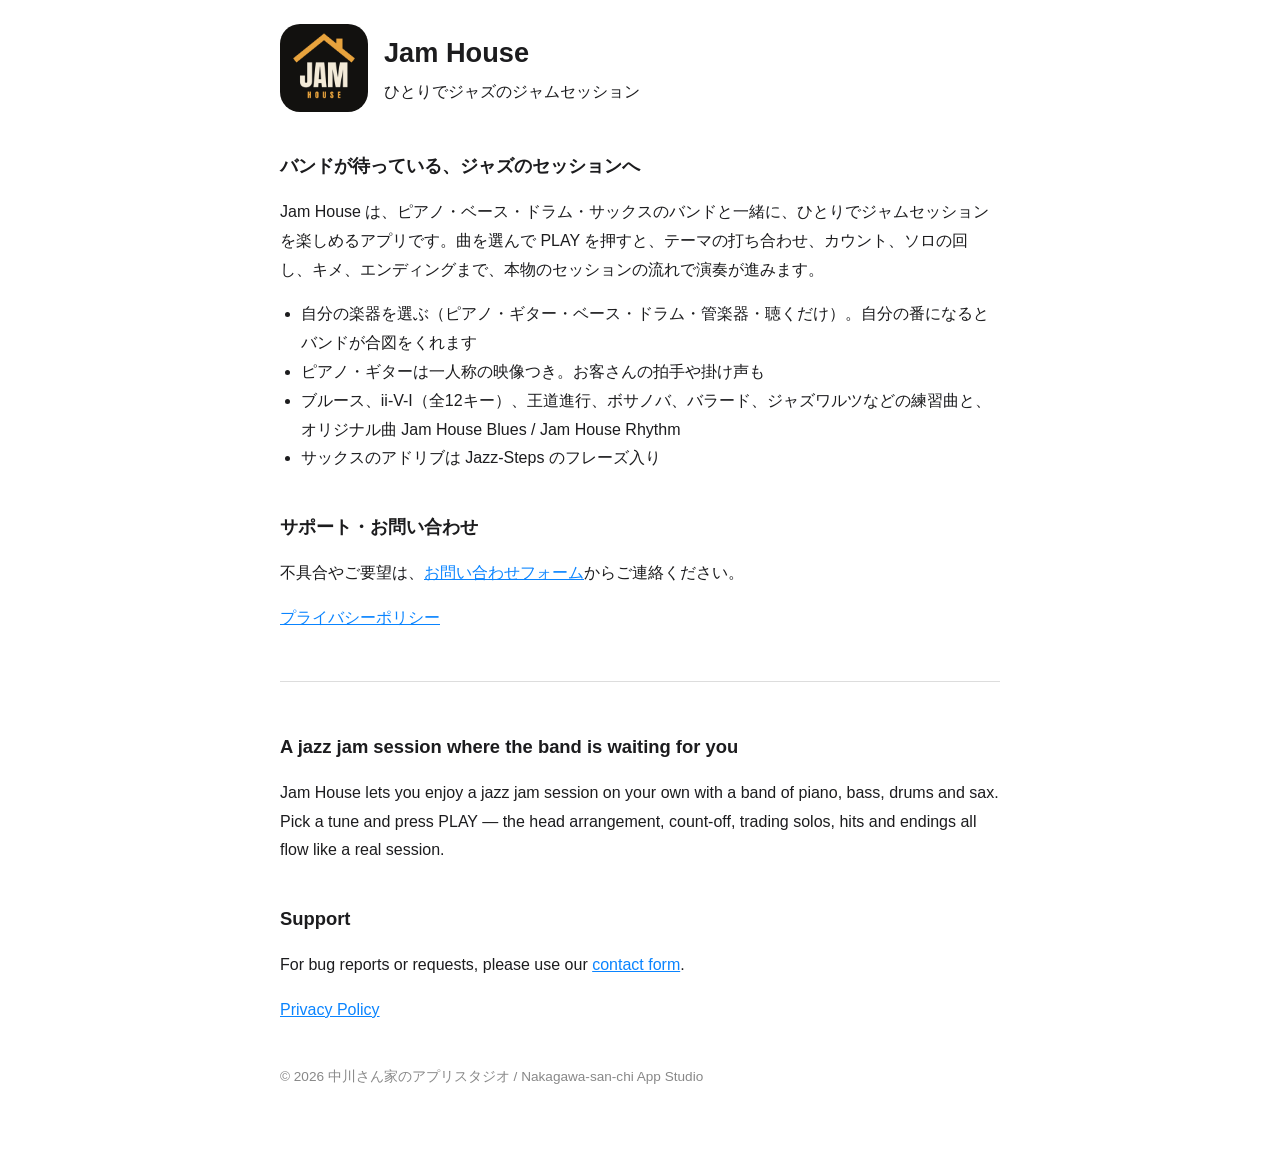
==== jamhouse/index.html @ 30e710c4 "Jam House のサポートページ・プライバシーポリシー（日英） Co-Authored-By: Claude Opus 5.5 <noreply@anthropic.com>" ====
<!doctype html>
<html lang="ja">
<head>
<meta charset="utf-8">
<meta name="viewport" content="width=device-width, initial-scale=1">
<title>Jam House — Jazz jam session</title>
<style>
:root { color-scheme: light dark; }
body { font-family: -apple-system, BlinkMacSystemFont, "Hiragino Sans", "Noto Sans JP", sans-serif; line-height: 1.8; max-width: 720px; margin: 0 auto; padding: 24px 18px 64px; color: #1c1c1e; background: #fff; }
@media (prefers-color-scheme: dark) { body { color: #e5e5e7; background: #000; } a { color: #6cb4ff; } }
header { display: flex; gap: 16px; align-items: center; }
header img { width: 88px; height: 88px; border-radius: 20px; }
h1 { font-size: 1.7rem; margin: 0; }
h2 { font-size: 1.15rem; margin-top: 2em; }
a { color: #0a84ff; }
ul { padding-left: 1.3em; }
hr { margin: 3em 0; border: none; border-top: 1px solid #ddd; }
footer { margin-top: 3em; font-size: .85rem; color: #888; }
</style>
</head>
<body>
<header><img src="icon.png" alt="Jam House"><div><h1>Jam House</h1><div>ひとりでジャズのジャムセッション</div></div></header>

<section lang="ja">
<h2>バンドが待っている、ジャズのセッションへ</h2>
<p>Jam House は、ピアノ・ベース・ドラム・サックスのバンドと一緒に、ひとりでジャムセッションを楽しめるアプリです。曲を選んで PLAY を押すと、テーマの打ち合わせ、カウント、ソロの回し、キメ、エンディングまで、本物のセッションの流れで演奏が進みます。</p>
<ul>
<li>自分の楽器を選ぶ（ピアノ・ギター・ベース・ドラム・管楽器・聴くだけ）。自分の番になるとバンドが合図をくれます</li>
<li>ピアノ・ギターは一人称の映像つき。お客さんの拍手や掛け声も</li>
<li>ブルース、ii-V-I（全12キー）、王道進行、ボサノバ、バラード、ジャズワルツなどの練習曲と、オリジナル曲 Jam House Blues / Jam House Rhythm</li>
<li>サックスのアドリブは Jazz-Steps のフレーズ入り</li>
</ul>
<h2>サポート・お問い合わせ</h2>
<p>不具合やご要望は、<a href="https://docs.google.com/forms/d/e/1FAIpQLSfV2yH49dhGPvuKfMC44FS-NFSeQjKJJbMahVxivot_KvCzhQ/viewform" target="_blank" rel="noopener">お問い合わせフォーム</a>からご連絡ください。</p>
<p><a href="privacy.html">プライバシーポリシー</a></p>
</section>

<hr>

<section lang="en">
<h2>A jazz jam session where the band is waiting for you</h2>
<p>Jam House lets you enjoy a jazz jam session on your own with a band of piano, bass, drums and sax. Pick a tune and press PLAY — the head arrangement, count-off, trading solos, hits and endings all flow like a real session.</p>
<h2>Support</h2>
<p>For bug reports or requests, please use our <a href="https://docs.google.com/forms/d/e/1FAIpQLSfV2yH49dhGPvuKfMC44FS-NFSeQjKJJbMahVxivot_KvCzhQ/viewform" target="_blank" rel="noopener">contact form</a>.</p>
<p><a href="privacy.html#en">Privacy Policy</a></p>
</section>

<footer>© 2026 中川さん家のアプリスタジオ / Nakagawa-san-chi App Studio</footer>
</body>
</html>
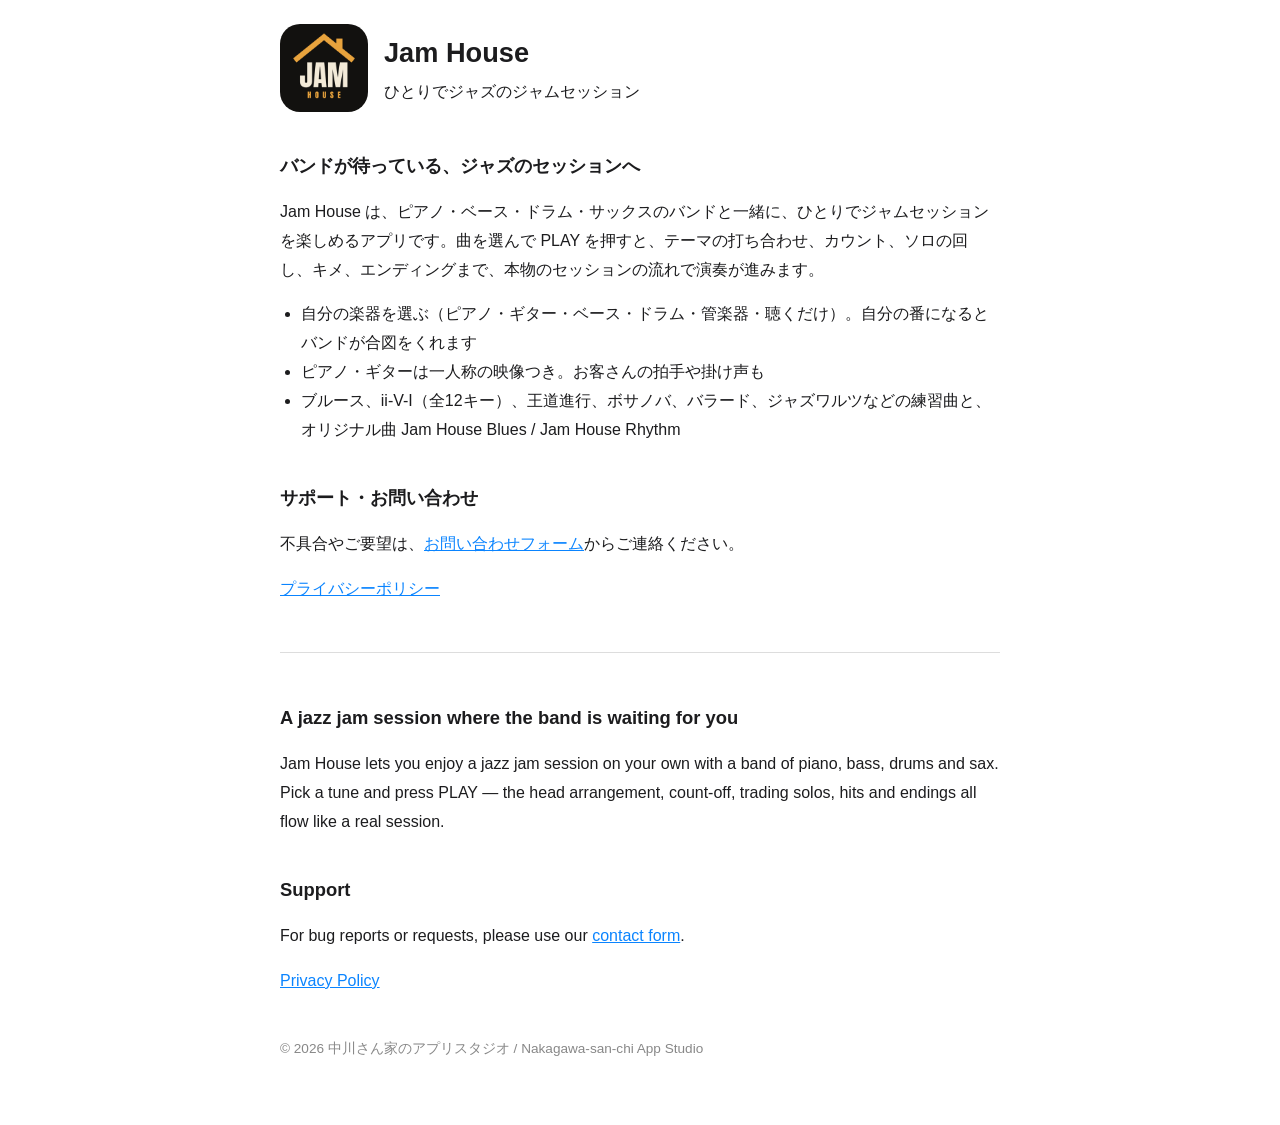
==== commit 22ce8b5e: "Jam House サポートページから Jazz-Steps の記載を削除 Co-Authored-By: Claude Opus 5.5 <noreply@anthropic.com>" ====
--- a/jamhouse/index.html
+++ b/jamhouse/index.html
@@ -28,7 +28,6 @@
 <li>自分の楽器を選ぶ（ピアノ・ギター・ベース・ドラム・管楽器・聴くだけ）。自分の番になるとバンドが合図をくれます</li>
 <li>ピアノ・ギターは一人称の映像つき。お客さんの拍手や掛け声も</li>
 <li>ブルース、ii-V-I（全12キー）、王道進行、ボサノバ、バラード、ジャズワルツなどの練習曲と、オリジナル曲 Jam House Blues / Jam House Rhythm</li>
-<li>サックスのアドリブは Jazz-Steps のフレーズ入り</li>
 </ul>
 <h2>サポート・お問い合わせ</h2>
 <p>不具合やご要望は、<a href="https://docs.google.com/forms/d/e/1FAIpQLSfV2yH49dhGPvuKfMC44FS-NFSeQjKJJbMahVxivot_KvCzhQ/viewform" target="_blank" rel="noopener">お問い合わせフォーム</a>からご連絡ください。</p>
